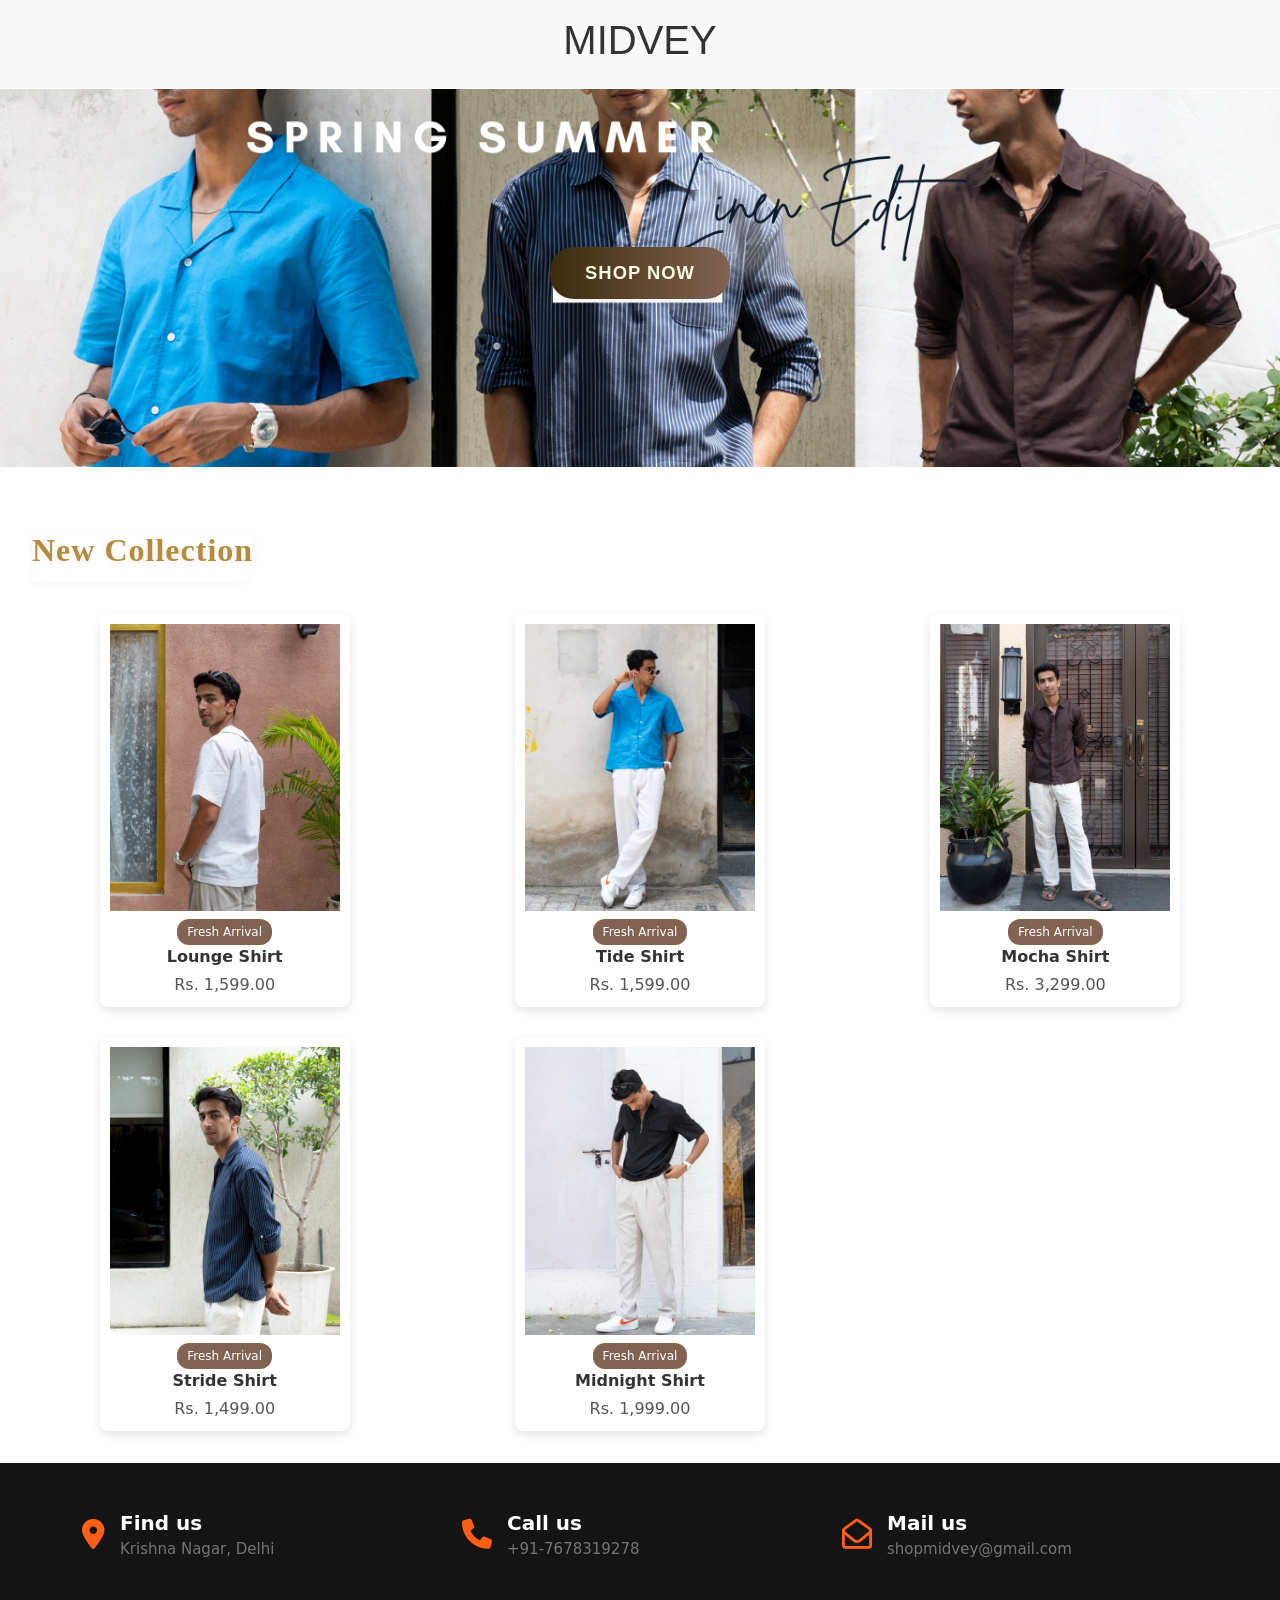
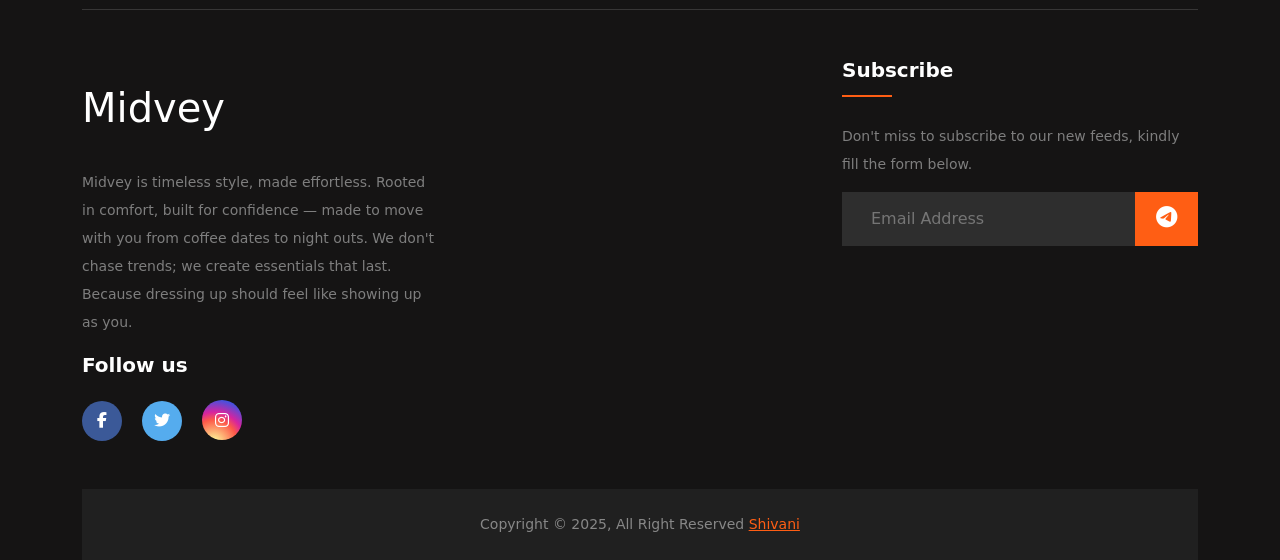
==== index_responsive_backup.html @ 609dacdd "Enhanced footer with functional contact links and subscription form - Added clickable contact links " ====
<!DOCTYPE html>
<html lang="en">
<head>
  <meta charset="UTF-8">
  <meta name="viewport" content="width=device-width, initial-scale=1.0, maximum-scale=1.0, user-scalable=no">
  <title>Midvey - Premium Clothing Collection</title>
    
  <link rel="stylesheet" href="style.css">
   <link rel="stylesheet" href="https://cdn.jsdelivr.net/npm/bootstrap@5.3.3/dist/css/bootstrap.min.css">
<link rel="stylesheet" href="https://cdnjs.cloudflare.com/ajax/libs/font-awesome/6.5.2/css/all.min.css" crossorigin="anonymous"><link rel="stylesheet" href="./style.css">
</head>
<body>
    <div class="heading">
    <h1>MIDVEY</h1>
    </div>
  <header class="header">
    <div class='header-content'>
      <a href="#collections" class="btn btn-lg shadow-sm mt-2 shop-now-btn">
  SHOP NOW
</a>
      

    </header>

    <!-- <section class="about-us-section py-5" style="background: #faf6ef; border-radius: 16px; margin: 32px auto; box-shadow: 0 2px 12px rgba(180, 140, 60, 0.07); max-width: 650px;">
      <div class="container">
        <div class="text-center">
          <h2 class="mb-3 fw-semibold" style="color: #b48c3c; letter-spacing: 1px; font-size: 2rem;">About Us</h2>
          <div style="width: 40px; height: 3px; background: #b48c3c; margin: 0 auto 18px auto; border-radius: 2px;"></div>
          <p class="lead" style="color: #3a3a3a; font-size: 1.1rem; line-height: 1.7;">
            At <span style="font-weight:600; color:#b48c3c;">Midvey</span>, we believe in essentials that feel as good as they look.<br>
            Our pieces are made for comfort, confidence, and easy style—ready for any day.<br>
            We don't chase trends; we create a wardrobe that lasts.<br>
            Dressing up should always feel like showing up as <span style="font-weight:600;">yourself</span>.
          </p>
        </div>
      </div>
    </section> -->

  <main>
    <section id="collections">
      <div class="collection-header">
        <h2 class="collection-heading" style="font-family:Glacial Indifference; color:#b48c3c; font-weight:700; letter-spacing:1px; margin-bottom:32px; font-size:2rem; text-shadow:0 2px 8px rgba(54, 40, 13, 0.08);">
          New Collection
        </h2>
      </div>

      <div class="product-grid">
        <!-- Product 1 -->
        <a href="https://wa.me/7678319278?text=I%20want%20to%20buy%20Lounge%20Shirt%20" target="_blank" class="product-card-link">
          <div class="product-card">
            <div class="product-image" data-images='["Cloths/product1/001.jpg","Cloths/product1/031.jpg","Cloths/product1/004.jpg"]'>
              <img src="Cloths/product1/001.jpg" alt="Midnight Shirt" class="main-img" />
            </div>
            <div class="sold-out">Fresh Arrival</div>
            <div class="product-title">Lounge Shirt</div>
            <div class="product-price">Rs. 1,599.00</div>
          </div>
        </a>

        <!-- Product 2 -->
        <a href="https://wa.me/7678319278?text=I%20want%20to%20buy%20Tide%20Shirt%20" target="_blank" class="product-card-link">
          <div class="product-card">
            <div class="product-image" data-images='["Cloths/highres images/024.jpg","Cloths/highres images/026.jpg","Cloths/highres images/027.jpg","Cloths/highres images/025.jpg"]'>
              <img src="Cloths/highres images/024.jpg" alt="Midnight Shirt" class="main-img" />
            </div>
            <div class="sold-out">Fresh Arrival</div>
            <div class="product-title">Tide Shirt</div>
            <div class="product-price">Rs. 1,599.00</div>
          </div>
        </a>

        <!-- Product 3 -->
        <a href="https://wa.me/7678319278?text=I%20want%20to%20buy%20Mocha%20Shirt%20" target="_blank" class="product-card-link">
          <div class="product-card">
            <div class="product-image" data-images='["Cloths/product2/005.jpg","Cloths/product2/006.jpg","Cloths/product2/007.jpg","Cloths/product2/008.jpg"]'>
              <img src="Cloths/product2/005.jpg" alt="Midnight Shirt" class="main-img" />
            </div>
            <div class="sold-out">Fresh Arrival</div>
            <div class="product-title">Mocha Shirt</div>
            <div class="product-price">Rs. 3,299.00</div>
          </div>
        </a>

        <!-- Product 4 -->
        <a href="https://wa.me/7678319278?text=I%20want%20to%20buy%20Stride%20Shirt%20" target="_blank" class="product-card-link">
          <div class="product-card">
            <div class="product-image" data-images='["Cloths/product3/013.jpg","Cloths/product3/014.jpg","Cloths/product3/015.jpg","Cloths/product3/016.jpg"]'>
              <img src="Cloths/product3/013.jpg" alt="Midnight Shirt" class="main-img" />
            </div>
            <div class="sold-out">Fresh Arrival</div>
            <div class="product-title">Stride Shirt</div>
            <div class="product-price">Rs. 1,499.00</div>
          </div>
        </a>

        <!-- Product 5 -->
        <a href="https://wa.me/917678319278?text=I%20want%20to%20buy%20Midnight%20Shirt%20" target="_blank" class="product-card-link">
          <div class="product-card">
            <div class="product-image" data-images='["Cloths/product4/019.jpg","Cloths/product4/020.jpg","Cloths/product4/021.jpg","Cloths/product4/022.jpg"]'>
              <img src="Cloths/product4/019.jpg" alt="Midnight Shirt" class="main-img" />
            </div>
            <div class="sold-out">Fresh Arrival</div>
            <div class="product-title">Midnight Shirt</div>
            <div class="product-price">Rs. 1,999.00</div>
          </div>
        </a>


    </section>
  </main>

  <footer class="footer-section">
        <div class="container">
            <div class="footer-cta pt-5 pb-5">
                <div class="row">
                    <div class="col-xl-4 col-md-4 mb-30">
                        <div class="single-cta">
                            <i class="fas fa-map-marker-alt"></i>
                            <div class="cta-text">
                              <h4>Find us</h4>
                              <span>
                                <a href="https://maps.google.com/?q=Krishna+Nagar,+Delhi" target="_blank" style="color:inherit;text-decoration:none;">
                                  Krishna Nagar, Delhi
                                </a>
                              </span>
                            </div>
                        </div>
                    </div>
                    <div class="col-xl-4 col-md-4 mb-30">
                        <div class="single-cta">
                            <i class="fas fa-phone"></i>
                            <div class="cta-text">
                              <h4>Call us</h4>
                              <span>
                                <a href="tel:+917678319278" style="color:inherit;text-decoration:none;">
                                  +91-7678319278
                                </a>
                              </span>
                            </div>
                        </div>
                    </div>
                    <div class="col-xl-4 col-md-4 mb-30">
                        <div class="single-cta">
                            <i class="far fa-envelope-open"></i>
                            <div class="cta-text">
                              <h4>Mail us</h4>
                              <span>
                                <a href="mailto:shopmidvey@gmail.com" style="color:inherit;text-decoration:none;">
                                  shopmidvey@gmail.com
                                </a>
                              </span>
                            </div>
                        </div>
                    </div>
                </div>
            </div>
            <div class="footer-content pt-5 pb-5">
                <div class="row">
                    <div class="col-xl-4 col-lg-4 mb-50">
                        <div class="footer-widget">
                            <div class="footer-logo">
                                <p class="nameatbottom">Midvey</p>
                            </div>
                            <div class="footer-text">
                                <p>Midvey is timeless style, made effortless.
Rooted in comfort, built for confidence — made to move with you from coffee dates to night outs.
We don't chase trends; we create essentials that last.
Because dressing up should feel like showing up as you.</p>
                            </div>
                            <div class="footer-social-icon">
                                <span>Follow us</span>
                                <a href="https://www.instagram.com/shopmidvey/"><i class="fab fa-facebook-f facebook-bg"></i></a>
                                <a href="https://twitter.com/shopmidvey"><i class="fab fa-twitter twitter-bg"></i></a>
                                <a href="https://www.instagram.com/shopmidvey/">
                                  <i class="fab fa-instagram instagram-bg" style="background: radial-gradient(circle at 30% 107%, #fdf497 0%, #fdf497 5%, #fd5949 45%, #d6249f 60%, #285AEB 90%); color: white; border-radius: 50%; padding: 8px; display: inline-flex; align-items: center; justify-content: center;"></i>
                                </a>
                                
                            </div>
                        </div>
                    </div>
                    
                   
                    <div class="col-xl-4 col-lg-4 col-md-6 mb-50 ms-auto">
                      <div class="footer-widget">
                        <div class="footer-widget-heading">
                          <h3>Subscribe</h3>
                        </div>
                        <div class="footer-text mb-25">
                          <p>Don't miss to subscribe to our new feeds, kindly fill the form below.</p>
                        </div>
                        <div class="subscribe-form">
                          <form action="#">
                            <input type="text" placeholder="Email Address">
                            <button><i class="fab fa-telegram-plane"></i></button>
                          </form>
                        </div>
                      </div>
                    </div>
                </div>
            </div>
            <div class="copyright-area">
              <div class="container">
                <div class="row">
                  <div class="col-12 text-center">
                    <div class="copyright-text">
                      <p>Copyright &copy; 2025, All Right Reserved <a href="#">Shivani</a></p>
                    </div>
                  </div>
                </div>
              </div>
            </div>
    </footer>

  <script src="script.js"></script>
</body>
</html>
---- style.css ----
@font-face {
      font-family: 'Glacial Indifference';
      src: url('font/GlacialIndifference-Bold.otf') format('otf'),
           url('font/GlacialIndifference-Italic.otf') format('otf'),
           url('font/GlacialIndifference-Regular.otf') format('truetype');
      font-weight: normal;
      font-style: normal;
    }
@import url('https://fonts.googleapis.com/css2?family=Glacial+Indifference&display=swap');
body {
      font-family: 'Glacial Indifference',!important;
  margin: 0;
  padding: 0;
  background-color: #fff;
  color: #333;
}
.heading{
  font-family: 'Glacial Indifference', Arial, sans-serif !important;
    padding: 1rem;
    text-align: center;
    background-color: #f8f8f8;
    border-bottom: 1px solid #fff;

}
.header {
  text-align: center;
  padding: 150px;
  background-image: url('IMG_6500.PNG'); /* Replace with your desired image URL */
  background-size: cover;
  background-position: center;
  position: relative;
  color: white;
}

.header-overlay {
  background-color: rgba(0, 0, 0, 0.5);
  padding: 2rem;
  display: inline-block;
  border-radius: 8px;
}

.header h1 {
  font-size: 50px;
  margin-bottom: 0.5rem;
}

.header p {
  margin-bottom: 1rem;
  font-size: 30px;
}

.header button {
  padding: 0.75rem 1.5rem;
  background-color: white;
  color: black;
  border: none;
  cursor: pointer;
  font-weight: bold;
  border-radius: 4px;
}

main {
  padding: 2rem;
}

  .product-image-wrapper:hover .main-img {
        opacity: 0;
      }
      .product-image-wrapper:hover .hover-img {
        opacity: 1;
      }
.collection-heading{
        font-size: 2.2rem;
        font-weight: 600;
        color: #ef629f;
        margin-bottom: 2.5rem;
        letter-spacing: 0.12em;
        display: inline-block;
        padding-bottom: 0.4em;
        border-radius: 0 0 18px 0;
        box-shadow: 0 2px 8px rgba(239,98,159,0.07);
}
h2 {
  text-align: center;
  margin: 2rem 0 1rem;
}

/* .product-grid {
  display: flex;
  flex-wrap: wrap;
  gap: 1rem;
  justify-content: space-around;
}

.product-card {
  border: 1px solid #ccc;
  padding: 1rem;
  width: 300px;
  text-align: center;
}

.product-card img {
  width: 100%;
  height: auto;
  border-radius: 8px;
  margin-bottom: 1rem;
}

.product-card button {
  padding: 0.5rem 1rem;
  background-color: black;
  color: white;
  border: none;
  cursor: pointer;
} */
  .product-grid {
    display: grid;
    grid-template-columns: repeat(3, 1fr); /* 3 cards per row */
    gap: 30px;
    justify-items: center;
    max-width: 1300px;
    margin: 0 auto;
  }

    .product-card {
      width: 250px;
      background: #fff;
      padding: 10px;
      border-radius: 8px;
      overflow: hidden;
      position: relative;
      text-align: center;
      transition: transform 0.3s ease;
      box-shadow: 0 4px 10px rgba(0,0,0,0.1);
    }

    .product-image {
      width: 100%;
      position: relative;
      overflow: hidden;
    }

    .product-image img {
      width: 100%;
      display: block;
      transition: opacity 0.5s ease;
    }

    .sold-out {
      background: #826251;
      color: #fff;
      display: inline-block;
      padding: 4px 10px;
      border-radius: 12px;
      margin-top: 8px;
      font-size: 12px;
    }

    .product-title {
      font-weight: bold;
      margin-top: 1;
      font-size: 16px;
    }

    .product-price {
      color: #555;
      margin-top: 4px;
    }

    /* Responsive for small screens */
    @media (max-width: 768px) {
      .product-card {
        width: 100%;
        max-width: 300px;
      }
    }

.footer {
  background-color: #f1f1f1;
  text-align: center;
  padding: 1rem;
  margin-top: 2rem;
}

.footer a {
  display: block;
  margin-top: 0.5rem;
  color: #0077cc;
  text-decoration: none;
}
.nameatbottom{
    font-size: 40px;
    margin-top: 20px;
    color: white
}
 @media (max-width: 768px) {
      .header h1 {
        font-size: 2rem;
      }

      .header p {
        font-size: 1rem;
      }

      .header-overlay {
        padding: 1.5rem;
      }

      .header button {
        padding: 0.5rem 1rem;
      }

      .product-card {
        width: 90%;
      }
    }

    @media (max-width: 480px) {
      .header {
        padding: 3rem 1rem;
      }

      .header h1 {
        font-size: 1.5rem;
      }

      .header p {
        font-size: 0.9rem;
      }

      .header button {
        font-size: 0.9rem;
      }

      main {
        padding: 1rem;
      }

      h2 {
        font-size: 1.2rem;
      }
      .single-cta {
        margin-bottom: 20px;
      }
      .footer-social-icon{
        margin-bottom: 20px;
      }
      .footer-widget{

        margin-bottom: 10px;
      }
    }
/* footer */


ul {
    margin: 0px;
    padding: 0px;
}
.footer-section {
  background: #151414;
  position: relative;
}
.footer-cta {
  border-bottom: 1px solid #373636;
}
.single-cta i {
  color: #ff5e14;
  font-size: 30px;
  float: left;
  margin-top: 8px;
}
.cta-text {
  padding-left: 15px;
  display: inline-block;
}
.cta-text h4 {
  color: #fff;
  font-size: 20px;
  font-weight: 600;
  margin-bottom: 2px;
}
.cta-text span {
  color: #757575;
  font-size: 15px;
}
.footer-content {
  position: relative;
  z-index: 2;
}
.footer-pattern img {
  position: absolute;
  top: 0;
  left: 0;
  height: 330px;
  background-size: cover;
  background-position: 100% 100%;
}
.footer-logo {
  margin-bottom: 30px;
}
.footer-logo img {
    max-width: 200px;
}
.footer-text p {
  margin-bottom: 14px;
  font-size: 14px;
      color: #7e7e7e;
  line-height: 28px;
}
.footer-social-icon span {
  color: #fff;
  display: block;
  font-size: 20px;
  font-weight: 700;
  margin-bottom: 20px;
}
.footer-social-icon a {
  color: #fff;
  font-size: 16px;
  margin-right: 15px;
}
.footer-social-icon i {
  height: 40px;
  width: 40px;
  text-align: center;
  line-height: 38px;
  border-radius: 50%;
}
.facebook-bg{
  background: #3B5998;
}
.twitter-bg{
  background: #55ACEE;
}
.google-bg{
  background: #DD4B39;
}
.footer-widget-heading h3 {
  color: #fff;
  font-size: 20px;
  font-weight: 600;
  margin-bottom: 40px;
  position: relative;
}
.footer-widget-heading h3::before {
  content: "";
  position: absolute;
  left: 0;
  bottom: -15px;
  height: 2px;
  width: 50px;
  background: #ff5e14;
}
.footer-widget ul li {
  display: inline-block;
  float: left;
  width: 50%;
  margin-bottom: 12px;
}
.footer-widget ul li a:hover{
  color: #ff5e14;
}
.footer-widget ul li a {
  color: #878787;
  text-transform: capitalize;
}
.subscribe-form {
  position: relative;
  overflow: hidden;
}
.subscribe-form input {
  width: 100%;
  padding: 14px 28px;
  background: #2E2E2E;
  border: 1px solid #2E2E2E;
  color: #fff;
}
.subscribe-form button {
    position: absolute;
    right: 0;
    background: #ff5e14;
    padding: 13px 20px;
    border: 1px solid #ff5e14;
    top: 0;
}
.subscribe-form button i {
  color: #fff;
  font-size: 22px;
  transform: rotate(-6deg);
}
.copyright-area{
  background: #202020;
  padding: 25px 0;
}
.copyright-text p {
  margin: 0;
  font-size: 14px;
  color: #878787;
}
.copyright-text p a{
  color: #ff5e14;
}
.footer-menu li {
  display: inline-block;
  margin-left: 20px;
}
.footer-menu li:hover a{
  color: #ff5e14;
}
.footer-menu li a {
  font-size: 14px;
  color: #878787;
}
.product-card-link {
  text-decoration: none;
  color: inherit;
  display: block;
  border-radius: 12px;
  transition: box-shadow 0.2s, transform 0.2s;
}

.product-card-link:focus .product-card,
.product-card-link:hover .product-card {
  box-shadow: 0 12px 32px rgba(180,140,60,0.13);
  transform: translateY(-8px) scale(1.03);
  border-color: #e7cfa2;
  background: #faf6ef;
}

.product-card-link:hover .product-card {
  border: 2px solid #b48c3c;
}
.shop-now-btn {
  background: linear-gradient(90deg, #3a2c0e 0%, #826251 100%);
  color: #fffbe6 !important;
  border: none;
  border-radius: 24px;
  font-family: 'Glacial Indifference', Arial, sans-serif;
  font-weight: 600;
  font-size: 1.15rem;
  letter-spacing: 1px;
  padding: 0.75rem 2.2rem;
  box-shadow: 0 2px 12px rgba(54,40,13,0.09);
  transition: background 0.3s, transform 0.2s, box-shadow 0.2s;
  outline: none;
  margin-top: 18px;
  margin-bottom: 18px;
  display: inline-block;
}

.shop-now-btn:hover,
.shop-now-btn:focus {
  background: linear-gradient(90deg, #826251 0%, #3a2c0e 100%);
  color: #fffbe6 !important;
  transform: translateY(-2px) scale(1.04);
  box-shadow: 0 6px 24px rgba(54,40,13,0.13);
}
---- style.css ----
@font-face {
      font-family: 'Glacial Indifference';
      src: url('font/GlacialIndifference-Bold.otf') format('otf'),
           url('font/GlacialIndifference-Italic.otf') format('otf'),
           url('font/GlacialIndifference-Regular.otf') format('truetype');
      font-weight: normal;
      font-style: normal;
    }
@import url('https://fonts.googleapis.com/css2?family=Glacial+Indifference&display=swap');
body {
      font-family: 'Glacial Indifference',!important;
  margin: 0;
  padding: 0;
  background-color: #fff;
  color: #333;
}
.heading{
  font-family: 'Glacial Indifference', Arial, sans-serif !important;
    padding: 1rem;
    text-align: center;
    background-color: #f8f8f8;
    border-bottom: 1px solid #fff;

}
.header {
  text-align: center;
  padding: 150px;
  background-image: url('IMG_6500.PNG'); /* Replace with your desired image URL */
  background-size: cover;
  background-position: center;
  position: relative;
  color: white;
}

.header-overlay {
  background-color: rgba(0, 0, 0, 0.5);
  padding: 2rem;
  display: inline-block;
  border-radius: 8px;
}

.header h1 {
  font-size: 50px;
  margin-bottom: 0.5rem;
}

.header p {
  margin-bottom: 1rem;
  font-size: 30px;
}

.header button {
  padding: 0.75rem 1.5rem;
  background-color: white;
  color: black;
  border: none;
  cursor: pointer;
  font-weight: bold;
  border-radius: 4px;
}

main {
  padding: 2rem;
}

  .product-image-wrapper:hover .main-img {
        opacity: 0;
      }
      .product-image-wrapper:hover .hover-img {
        opacity: 1;
      }
.collection-heading{
        font-size: 2.2rem;
        font-weight: 600;
        color: #ef629f;
        margin-bottom: 2.5rem;
        letter-spacing: 0.12em;
        display: inline-block;
        padding-bottom: 0.4em;
        border-radius: 0 0 18px 0;
        box-shadow: 0 2px 8px rgba(239,98,159,0.07);
}
h2 {
  text-align: center;
  margin: 2rem 0 1rem;
}

/* .product-grid {
  display: flex;
  flex-wrap: wrap;
  gap: 1rem;
  justify-content: space-around;
}

.product-card {
  border: 1px solid #ccc;
  padding: 1rem;
  width: 300px;
  text-align: center;
}

.product-card img {
  width: 100%;
  height: auto;
  border-radius: 8px;
  margin-bottom: 1rem;
}

.product-card button {
  padding: 0.5rem 1rem;
  background-color: black;
  color: white;
  border: none;
  cursor: pointer;
} */
  .product-grid {
    display: grid;
    grid-template-columns: repeat(3, 1fr); /* 3 cards per row */
    gap: 30px;
    justify-items: center;
    max-width: 1300px;
    margin: 0 auto;
  }

    .product-card {
      width: 250px;
      background: #fff;
      padding: 10px;
      border-radius: 8px;
      overflow: hidden;
      position: relative;
      text-align: center;
      transition: transform 0.3s ease;
      box-shadow: 0 4px 10px rgba(0,0,0,0.1);
    }

    .product-image {
      width: 100%;
      position: relative;
      overflow: hidden;
    }

    .product-image img {
      width: 100%;
      display: block;
      transition: opacity 0.5s ease;
    }

    .sold-out {
      background: #826251;
      color: #fff;
      display: inline-block;
      padding: 4px 10px;
      border-radius: 12px;
      margin-top: 8px;
      font-size: 12px;
    }

    .product-title {
      font-weight: bold;
      margin-top: 1;
      font-size: 16px;
    }

    .product-price {
      color: #555;
      margin-top: 4px;
    }

    /* Responsive for small screens */
    @media (max-width: 768px) {
      .product-card {
        width: 100%;
        max-width: 300px;
      }
    }

.footer {
  background-color: #f1f1f1;
  text-align: center;
  padding: 1rem;
  margin-top: 2rem;
}

.footer a {
  display: block;
  margin-top: 0.5rem;
  color: #0077cc;
  text-decoration: none;
}
.nameatbottom{
    font-size: 40px;
    margin-top: 20px;
    color: white
}
 @media (max-width: 768px) {
      .header h1 {
        font-size: 2rem;
      }

      .header p {
        font-size: 1rem;
      }

      .header-overlay {
        padding: 1.5rem;
      }

      .header button {
        padding: 0.5rem 1rem;
      }

      .product-card {
        width: 90%;
      }
    }

    @media (max-width: 480px) {
      .header {
        padding: 3rem 1rem;
      }

      .header h1 {
        font-size: 1.5rem;
      }

      .header p {
        font-size: 0.9rem;
      }

      .header button {
        font-size: 0.9rem;
      }

      main {
        padding: 1rem;
      }

      h2 {
        font-size: 1.2rem;
      }
      .single-cta {
        margin-bottom: 20px;
      }
      .footer-social-icon{
        margin-bottom: 20px;
      }
      .footer-widget{

        margin-bottom: 10px;
      }
    }
/* footer */


ul {
    margin: 0px;
    padding: 0px;
}
.footer-section {
  background: #151414;
  position: relative;
}
.footer-cta {
  border-bottom: 1px solid #373636;
}
.single-cta i {
  color: #ff5e14;
  font-size: 30px;
  float: left;
  margin-top: 8px;
}
.cta-text {
  padding-left: 15px;
  display: inline-block;
}
.cta-text h4 {
  color: #fff;
  font-size: 20px;
  font-weight: 600;
  margin-bottom: 2px;
}
.cta-text span {
  color: #757575;
  font-size: 15px;
}
.footer-content {
  position: relative;
  z-index: 2;
}
.footer-pattern img {
  position: absolute;
  top: 0;
  left: 0;
  height: 330px;
  background-size: cover;
  background-position: 100% 100%;
}
.footer-logo {
  margin-bottom: 30px;
}
.footer-logo img {
    max-width: 200px;
}
.footer-text p {
  margin-bottom: 14px;
  font-size: 14px;
      color: #7e7e7e;
  line-height: 28px;
}
.footer-social-icon span {
  color: #fff;
  display: block;
  font-size: 20px;
  font-weight: 700;
  margin-bottom: 20px;
}
.footer-social-icon a {
  color: #fff;
  font-size: 16px;
  margin-right: 15px;
}
.footer-social-icon i {
  height: 40px;
  width: 40px;
  text-align: center;
  line-height: 38px;
  border-radius: 50%;
}
.facebook-bg{
  background: #3B5998;
}
.twitter-bg{
  background: #55ACEE;
}
.google-bg{
  background: #DD4B39;
}
.footer-widget-heading h3 {
  color: #fff;
  font-size: 20px;
  font-weight: 600;
  margin-bottom: 40px;
  position: relative;
}
.footer-widget-heading h3::before {
  content: "";
  position: absolute;
  left: 0;
  bottom: -15px;
  height: 2px;
  width: 50px;
  background: #ff5e14;
}
.footer-widget ul li {
  display: inline-block;
  float: left;
  width: 50%;
  margin-bottom: 12px;
}
.footer-widget ul li a:hover{
  color: #ff5e14;
}
.footer-widget ul li a {
  color: #878787;
  text-transform: capitalize;
}
.subscribe-form {
  position: relative;
  overflow: hidden;
}
.subscribe-form input {
  width: 100%;
  padding: 14px 28px;
  background: #2E2E2E;
  border: 1px solid #2E2E2E;
  color: #fff;
}
.subscribe-form button {
    position: absolute;
    right: 0;
    background: #ff5e14;
    padding: 13px 20px;
    border: 1px solid #ff5e14;
    top: 0;
}
.subscribe-form button i {
  color: #fff;
  font-size: 22px;
  transform: rotate(-6deg);
}
.copyright-area{
  background: #202020;
  padding: 25px 0;
}
.copyright-text p {
  margin: 0;
  font-size: 14px;
  color: #878787;
}
.copyright-text p a{
  color: #ff5e14;
}
.footer-menu li {
  display: inline-block;
  margin-left: 20px;
}
.footer-menu li:hover a{
  color: #ff5e14;
}
.footer-menu li a {
  font-size: 14px;
  color: #878787;
}
.product-card-link {
  text-decoration: none;
  color: inherit;
  display: block;
  border-radius: 12px;
  transition: box-shadow 0.2s, transform 0.2s;
}

.product-card-link:focus .product-card,
.product-card-link:hover .product-card {
  box-shadow: 0 12px 32px rgba(180,140,60,0.13);
  transform: translateY(-8px) scale(1.03);
  border-color: #e7cfa2;
  background: #faf6ef;
}

.product-card-link:hover .product-card {
  border: 2px solid #b48c3c;
}
.shop-now-btn {
  background: linear-gradient(90deg, #3a2c0e 0%, #826251 100%);
  color: #fffbe6 !important;
  border: none;
  border-radius: 24px;
  font-family: 'Glacial Indifference', Arial, sans-serif;
  font-weight: 600;
  font-size: 1.15rem;
  letter-spacing: 1px;
  padding: 0.75rem 2.2rem;
  box-shadow: 0 2px 12px rgba(54,40,13,0.09);
  transition: background 0.3s, transform 0.2s, box-shadow 0.2s;
  outline: none;
  margin-top: 18px;
  margin-bottom: 18px;
  display: inline-block;
}

.shop-now-btn:hover,
.shop-now-btn:focus {
  background: linear-gradient(90deg, #826251 0%, #3a2c0e 100%);
  color: #fffbe6 !important;
  transform: translateY(-2px) scale(1.04);
  box-shadow: 0 6px 24px rgba(54,40,13,0.13);
}
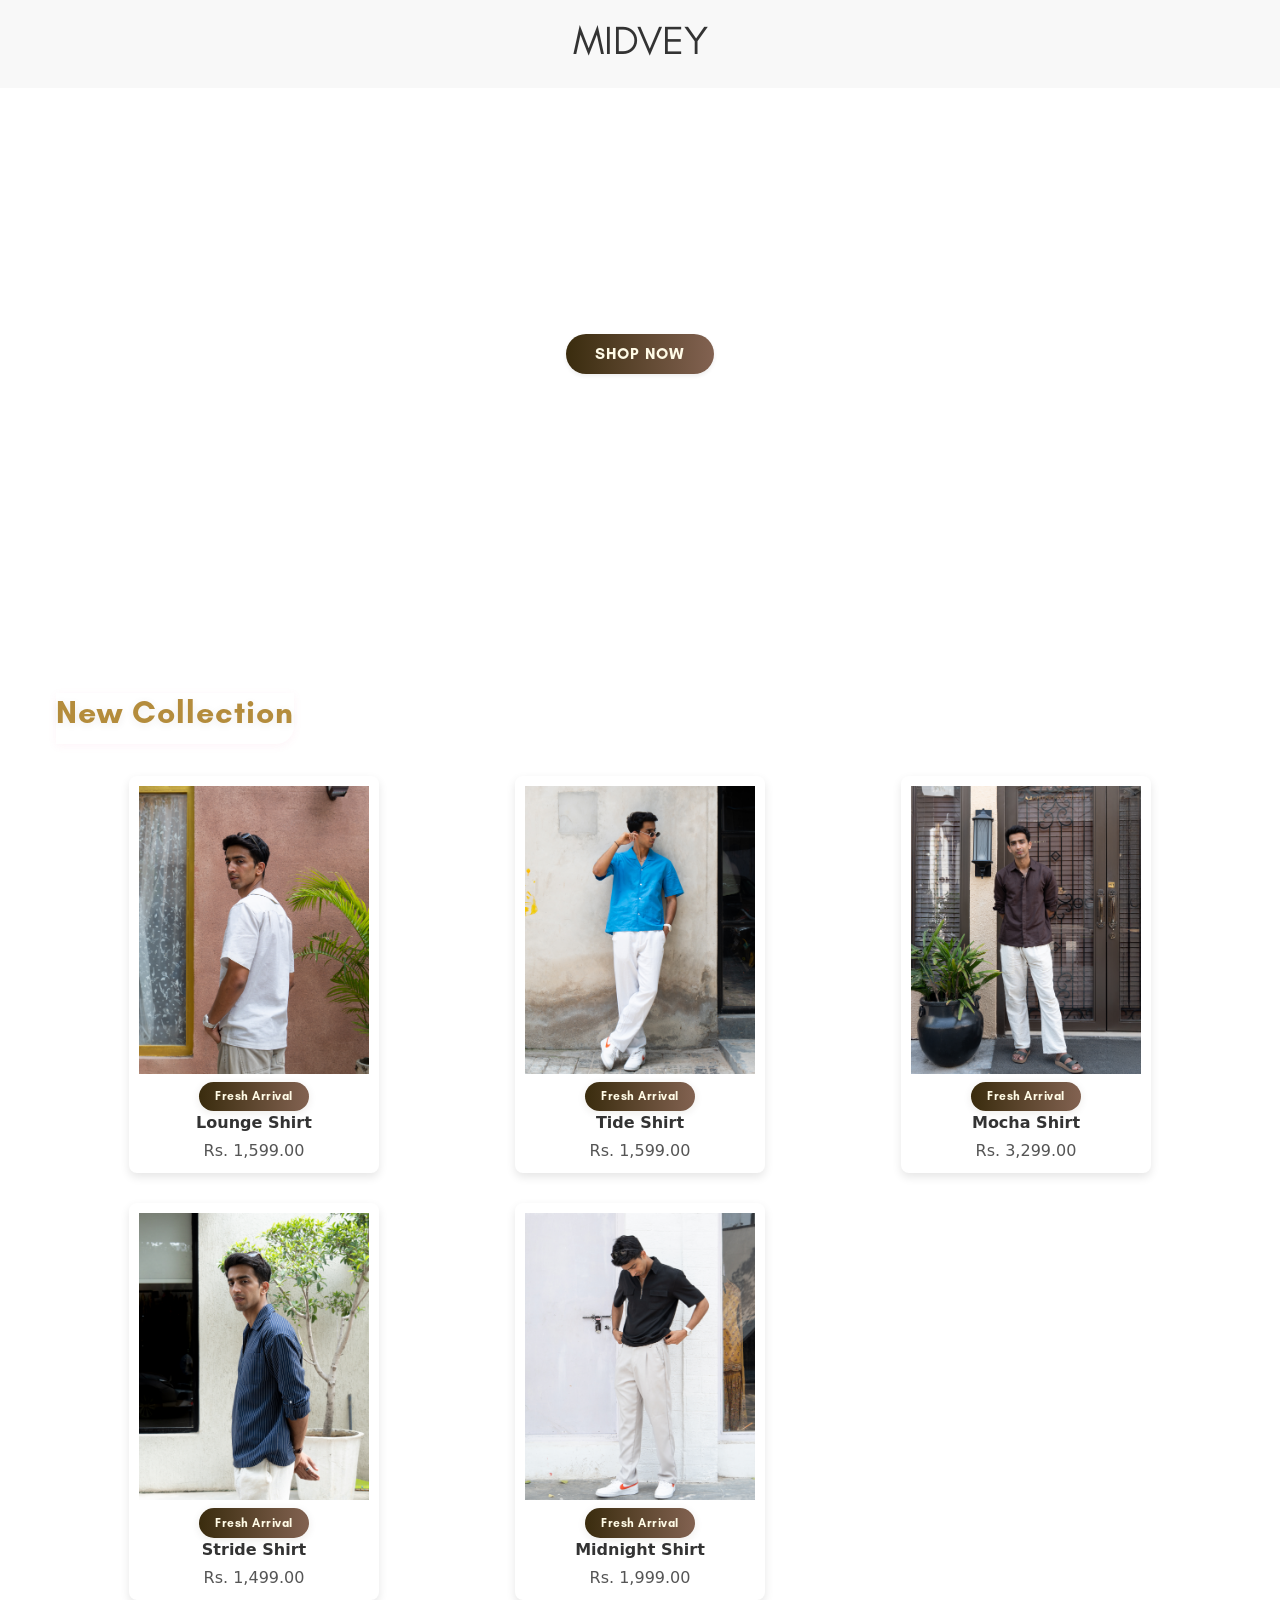
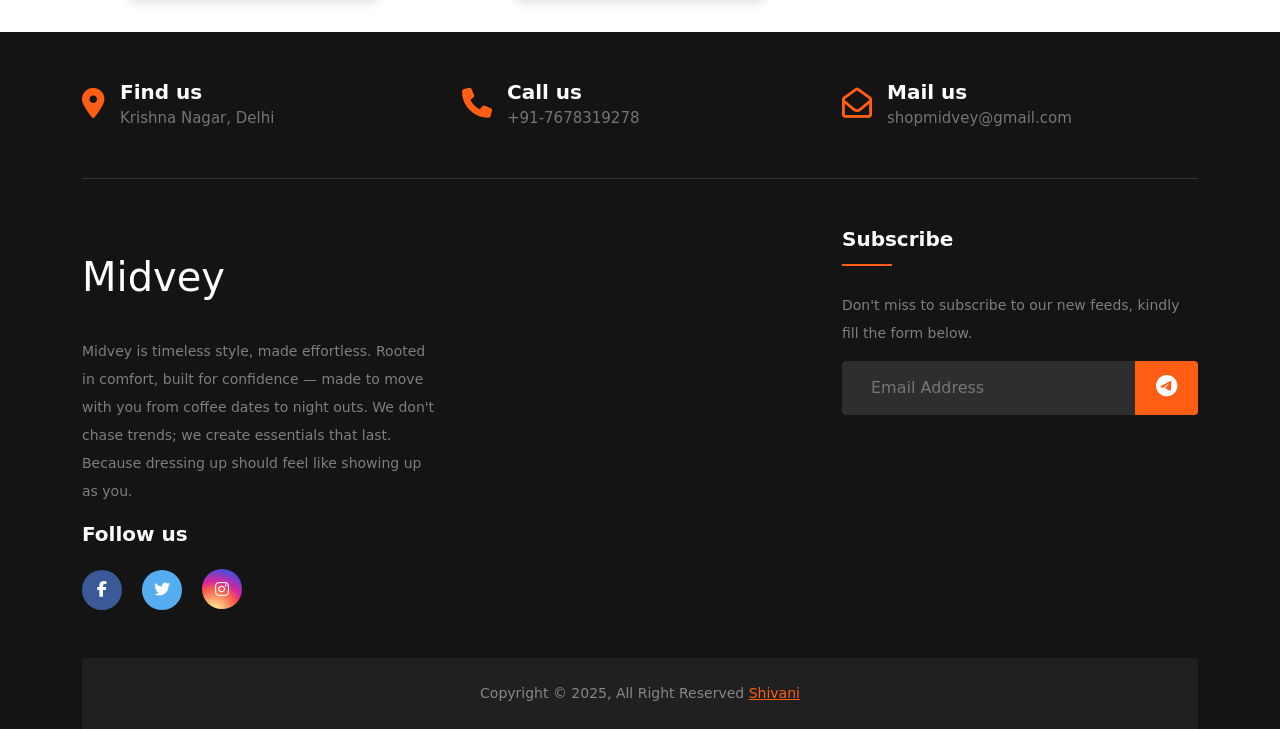
==== commit 19631a42: "Update HTML, CSS files and add new image" ====
--- a/index_responsive_backup.html
+++ b/index_responsive_backup.html
@@ -47,7 +47,7 @@
 
       <div class="product-grid">
         <!-- Product 1 -->
-        <a href="https://wa.me/7678319278?text=I%20want%20to%20buy%20Lounge%20Shirt%20" target="_blank" class="product-card-link">
+        <a href="https://wa.me/7678319278?text=I%20want%20to%20buy%20Wabi%20Shirt%20" target="_blank" class="product-card-link">
           <div class="product-card">
             <div class="product-image" data-images='["Cloths/product1/001.jpg","Cloths/product1/031.jpg","Cloths/product1/004.jpg"]'>
               <img src="Cloths/product1/001.jpg" alt="Midnight Shirt" class="main-img" />
@@ -83,7 +83,7 @@
         </a>
 
         <!-- Product 4 -->
-        <a href="https://wa.me/7678319278?text=I%20want%20to%20buy%20Stride%20Shirt%20" target="_blank" class="product-card-link">
+        <a href="https://wa.me/7678319278?text=I%20want%20to%20buy%20Soho%20Shirt%20" target="_blank" class="product-card-link">
           <div class="product-card">
             <div class="product-image" data-images='["Cloths/product3/013.jpg","Cloths/product3/014.jpg","Cloths/product3/015.jpg","Cloths/product3/016.jpg"]'>
               <img src="Cloths/product3/013.jpg" alt="Midnight Shirt" class="main-img" />
@@ -95,7 +95,7 @@
         </a>
 
         <!-- Product 5 -->
-        <a href="https://wa.me/917678319278?text=I%20want%20to%20buy%20Midnight%20Shirt%20" target="_blank" class="product-card-link">
+        <a href="https://wa.me/917678319278?text=I%20want%20to%20buy%20Nero%20Shirt%20" target="_blank" class="product-card-link">
           <div class="product-card">
             <div class="product-image" data-images='["Cloths/product4/019.jpg","Cloths/product4/020.jpg","Cloths/product4/021.jpg","Cloths/product4/022.jpg"]'>
               <img src="Cloths/product4/019.jpg" alt="Midnight Shirt" class="main-img" />
--- a/style.css
+++ b/style.css
@@ -1,12 +1,19 @@
+/* Local font face declarations with proper formats and paths */
 @font-face {
-      font-family: 'Glacial Indifference';
-      src: url('font/GlacialIndifference-Bold.otf') format('otf'),
-           url('font/GlacialIndifference-Italic.otf') format('otf'),
-           url('font/GlacialIndifference-Regular.otf') format('truetype');
-      font-weight: normal;
-      font-style: normal;
-    }
-@import url('https://fonts.googleapis.com/css2?family=Glacial+Indifference&display=swap');
+    font-family: 'Glacial Indifference';
+    src: url('./Font/GlacialIndifference-Regular.otf') format('opentype');
+    font-weight: normal;
+    font-style: normal;
+    font-display: swap;
+}
+
+@font-face {
+    font-family: 'Glacial Indifference';
+    src: url('./Font/GlacialIndifference-Bold.otf') format('opentype');
+    font-weight: 700;
+    font-style: normal;
+    font-display: swap;
+}
 body {
       font-family: 'Glacial Indifference',!important;
   margin: 0;
@@ -22,14 +29,25 @@
     border-bottom: 1px solid #fff;
 
 }
+
+.heading h1 {
+    font-weight: 100;
+}
 .header {
   text-align: center;
-  padding: 150px;
-  background-image: url('IMG_6500.PNG'); /* Replace with your desired image URL */
+  padding: 150px 20px;
+  background-image: url('IMG_6699.PNG');
   background-size: cover;
-  background-position: center;
+  background-position: center center;
+  background-repeat: no-repeat;
+  background-attachment: scroll;
   position: relative;
   color: white;
+  min-height: 60vh;
+  display: flex;
+  align-items: center;
+  justify-content: center;
+  overflow: hidden;
 }
 
 .header-overlay {
@@ -60,7 +78,9 @@
 }
 
 main {
-  padding: 2rem;
+  padding: 2rem 1rem;
+  max-width: 1200px;
+  margin: 0 auto;
 }
 
   .product-image-wrapper:hover .main-img {
@@ -115,11 +135,12 @@
 } */
   .product-grid {
     display: grid;
-    grid-template-columns: repeat(3, 1fr); /* 3 cards per row */
+    grid-template-columns: repeat(auto-fit, minmax(280px, 1fr));
     gap: 30px;
     justify-items: center;
     max-width: 1300px;
     margin: 0 auto;
+    padding: 0 20px;
   }
 
     .product-card {
@@ -146,15 +167,30 @@
       transition: opacity 0.5s ease;
     }
 
-    .sold-out {
-      background: #826251;
-      color: #fff;
-      display: inline-block;
-      padding: 4px 10px;
-      border-radius: 12px;
-      margin-top: 8px;
-      font-size: 12px;
-    }
+.sold-out {
+  background: linear-gradient(90deg, #3a2c0e 0%, #826251 100%);
+  color: #fffbe6 !important;
+  border: none;
+  border-radius: 16px;
+  font-family: 'Glacial Indifference', Arial, sans-serif;
+  font-weight: 600;
+  font-size: 0.75rem;
+  letter-spacing: 0.5px;
+  padding: 0.35rem 1rem;
+  box-shadow: 0 2px 8px rgba(54,40,13,0.09);
+  transition: background 0.3s, transform 0.2s, box-shadow 0.2s;
+  outline: none;
+  display: inline-block;
+  margin-top: 8px;
+}
+
+.sold-out:hover,
+.sold-out:focus {
+  background: linear-gradient(90deg, #826251 0%, #3a2c0e 100%);
+  color: #fffbe6 !important;
+  transform: translateY(-2px) scale(1.04);
+  box-shadow: 0 6px 24px rgba(54,40,13,0.13);
+}
 
     .product-title {
       font-weight: bold;
@@ -167,11 +203,56 @@
       margin-top: 4px;
     }
 
-    /* Responsive for small screens */
+    /* Responsive Design for All Devices */
+    
+    /* Large tablets and small desktops */
+    @media (max-width: 1024px) {
+      .product-grid {
+        grid-template-columns: repeat(2, 1fr);
+        gap: 25px;
+        padding: 0 15px;
+      }
+      
+      .header {
+        padding: 120px 15px;
+        min-height: 55vh;
+      }
+      
+      main {
+        padding: 1.5rem 0.75rem;
+      }
+      
+      .collection-heading {
+        font-size: 1.9rem !important;
+      }
+    }
+    
+    /* Tablets */
     @media (max-width: 768px) {
+      .product-grid {
+        grid-template-columns: 1fr;
+        gap: 20px;
+        padding: 0 10px;
+      }
+      
       .product-card {
         width: 100%;
-        max-width: 300px;
+        max-width: 350px;
+      }
+      
+      .header {
+        padding: 100px 10px;
+        min-height: 50vh;
+      }
+      
+      .collection-heading {
+        text-align: center !important;
+        font-size: 1.7rem !important;
+      }
+      
+      .shop-now-btn {
+        font-size: 1rem;
+        padding: 0.65rem 1.8rem;
       }
     }
 
@@ -193,31 +274,89 @@
     margin-top: 20px;
     color: white
 }
- @media (max-width: 768px) {
+ /* Mobile devices */
+ @media (max-width: 480px) {
+      .header {
+        padding: 80px 5px;
+        min-height: 45vh;
+      }
+      
       .header h1 {
-        font-size: 2rem;
+        font-size: 1.8rem;
       }
 
       .header p {
-        font-size: 1rem;
+        font-size: 0.95rem;
       }
 
       .header-overlay {
-        padding: 1.5rem;
+        padding: 1.2rem;
       }
 
       .header button {
         padding: 0.5rem 1rem;
-      }
-
+        font-size: 0.9rem;
+      }
+      
+      main {
+        padding: 1rem 0.5rem;
+      }
+      
+      .collection-heading {
+        text-align: center !important;
+        font-size: 1.5rem !important;
+        margin-bottom: 1.5rem !important;
+      }
+      
+      .product-grid {
+        gap: 15px;
+        padding: 0 5px;
+      }
+      
       .product-card {
-        width: 90%;
-      }
-    }
-
-    @media (max-width: 480px) {
+        max-width: 300px;
+      }
+      
+      .shop-now-btn {
+        font-size: 0.9rem;
+        padding: 0.6rem 1.5rem;
+        display: block;
+        margin: 0 auto;
+      }
+      
+      /* Footer responsive improvements */
+      .single-cta {
+        margin-bottom: 30px;
+        text-align: center;
+      }
+      
+      .single-cta i {
+        float: none;
+        display: block;
+        margin: 0 auto 10px;
+      }
+      
+      .cta-text {
+        padding-left: 0;
+        text-align: center;
+      }
+      
+      .footer-social-icon {
+        text-align: center;
+        margin-bottom: 20px;
+      }
+      
+      .footer-widget {
+        text-align: center;
+        margin-bottom: 30px;
+      }
+    }
+
+    /* Extra small devices */
+    @media (max-width: 360px) {
       .header {
-        padding: 3rem 1rem;
+        padding: 60px 5px;
+        min-height: 40vh;
       }
 
       .header h1 {
@@ -225,29 +364,54 @@
       }
 
       .header p {
-        font-size: 0.9rem;
+        font-size: 0.85rem;
       }
 
       .header button {
-        font-size: 0.9rem;
+        font-size: 0.85rem;
       }
 
       main {
-        padding: 1rem;
-      }
-
-      h2 {
-        font-size: 1.2rem;
-      }
-      .single-cta {
-        margin-bottom: 20px;
-      }
-      .footer-social-icon{
-        margin-bottom: 20px;
-      }
-      .footer-widget{
-
-        margin-bottom: 10px;
+        padding: 0.75rem 0.25rem;
+      }
+
+      .collection-heading {
+        font-size: 1.3rem !important;
+        margin-bottom: 1rem !important;
+      }
+      
+      .product-card {
+        max-width: 280px;
+      }
+      
+      .shop-now-btn {
+        font-size: 0.8rem;
+        padding: 0.5rem 1.2rem;
+      }
+      
+      .footer-content {
+        padding: 30px 0;
+      }
+    }
+    
+    /* Ultra small devices */
+    @media (max-width: 320px) {
+      .header {
+        padding: 50px 3px;
+        min-height: 35vh;
+      }
+      
+      .product-card {
+        max-width: 260px;
+      }
+      
+      .collection-heading {
+        font-size: 1.2rem !important;
+      }
+      
+      .shop-now-btn {
+        font-size: 0.75rem;
+        padding: 0.45rem 1rem;
       }
     }
 /* footer */
@@ -283,6 +447,18 @@
 .cta-text span {
   color: #757575;
   font-size: 15px;
+}
+
+/* Contact Links Styling */
+.contact-link {
+  color: #757575;
+  text-decoration: none;
+  transition: all 0.3s ease;
+}
+
+.contact-link:hover {
+  color: #ff5e14;
+  text-decoration: none;
 }
 .footer-content {
   position: relative;
@@ -375,6 +551,13 @@
   background: #2E2E2E;
   border: 1px solid #2E2E2E;
   color: #fff;
+  border-radius: 4px 0 0 4px;
+  transition: border-color 0.3s ease;
+}
+
+.subscribe-form input:focus {
+  outline: none;
+  border-color: #ff5e14;
 }
 .subscribe-form button {
     position: absolute;
@@ -383,11 +566,66 @@
     padding: 13px 20px;
     border: 1px solid #ff5e14;
     top: 0;
+    border-radius: 0 4px 4px 0;
+    cursor: pointer;
+    transition: all 0.3s ease;
+}
+
+.subscribe-form button:hover {
+    background: #e54d0f;
+    border-color: #e54d0f;
 }
 .subscribe-form button i {
   color: #fff;
   font-size: 22px;
   transform: rotate(-6deg);
+}
+
+/* Subscribe Message Styles */
+.subscribe-message {
+  margin-top: 15px;
+  padding: 10px 15px;
+  border-radius: 5px;
+  font-size: 14px;
+  text-align: center;
+  transition: all 0.3s ease;
+  display: none;
+}
+
+.subscribe-message.success {
+  background: #28a745;
+  color: white;
+  border: 1px solid #1e7e34;
+  display: block;
+}
+
+.subscribe-message.error {
+  background: #dc3545;
+  color: white;
+  border: 1px solid #bd2130;
+  display: block;
+}
+
+.subscribe-message.loading {
+  background: #007bff;
+  color: white;
+  border: 1px solid #0056b3;
+  display: block;
+}
+
+/* Button loading state */
+.subscribe-form button.loading {
+  opacity: 0.7;
+  cursor: not-allowed;
+}
+
+.subscribe-form button.loading i {
+  animation: spin 1s linear infinite;
+}
+
+@keyframes spin {
+  0% { transform: rotate(0deg); }
+  100% { transform: rotate(360deg); }
 }
 .copyright-area{
   background: #202020;
@@ -438,9 +676,9 @@
   border-radius: 24px;
   font-family: 'Glacial Indifference', Arial, sans-serif;
   font-weight: 600;
-  font-size: 1.15rem;
+  font-size: 1rem;
   letter-spacing: 1px;
-  padding: 0.75rem 2.2rem;
+  padding: 0.5rem 1.8rem;
   box-shadow: 0 2px 12px rgba(54,40,13,0.09);
   transition: background 0.3s, transform 0.2s, box-shadow 0.2s;
   outline: none;
--- a/style.css
+++ b/style.css
@@ -1,12 +1,19 @@
+/* Local font face declarations with proper formats and paths */
 @font-face {
-      font-family: 'Glacial Indifference';
-      src: url('font/GlacialIndifference-Bold.otf') format('otf'),
-           url('font/GlacialIndifference-Italic.otf') format('otf'),
-           url('font/GlacialIndifference-Regular.otf') format('truetype');
-      font-weight: normal;
-      font-style: normal;
-    }
-@import url('https://fonts.googleapis.com/css2?family=Glacial+Indifference&display=swap');
+    font-family: 'Glacial Indifference';
+    src: url('./Font/GlacialIndifference-Regular.otf') format('opentype');
+    font-weight: normal;
+    font-style: normal;
+    font-display: swap;
+}
+
+@font-face {
+    font-family: 'Glacial Indifference';
+    src: url('./Font/GlacialIndifference-Bold.otf') format('opentype');
+    font-weight: 700;
+    font-style: normal;
+    font-display: swap;
+}
 body {
       font-family: 'Glacial Indifference',!important;
   margin: 0;
@@ -22,14 +29,25 @@
     border-bottom: 1px solid #fff;
 
 }
+
+.heading h1 {
+    font-weight: 100;
+}
 .header {
   text-align: center;
-  padding: 150px;
-  background-image: url('IMG_6500.PNG'); /* Replace with your desired image URL */
+  padding: 150px 20px;
+  background-image: url('IMG_6699.PNG');
   background-size: cover;
-  background-position: center;
+  background-position: center center;
+  background-repeat: no-repeat;
+  background-attachment: scroll;
   position: relative;
   color: white;
+  min-height: 60vh;
+  display: flex;
+  align-items: center;
+  justify-content: center;
+  overflow: hidden;
 }
 
 .header-overlay {
@@ -60,7 +78,9 @@
 }
 
 main {
-  padding: 2rem;
+  padding: 2rem 1rem;
+  max-width: 1200px;
+  margin: 0 auto;
 }
 
   .product-image-wrapper:hover .main-img {
@@ -115,11 +135,12 @@
 } */
   .product-grid {
     display: grid;
-    grid-template-columns: repeat(3, 1fr); /* 3 cards per row */
+    grid-template-columns: repeat(auto-fit, minmax(280px, 1fr));
     gap: 30px;
     justify-items: center;
     max-width: 1300px;
     margin: 0 auto;
+    padding: 0 20px;
   }
 
     .product-card {
@@ -146,15 +167,30 @@
       transition: opacity 0.5s ease;
     }
 
-    .sold-out {
-      background: #826251;
-      color: #fff;
-      display: inline-block;
-      padding: 4px 10px;
-      border-radius: 12px;
-      margin-top: 8px;
-      font-size: 12px;
-    }
+.sold-out {
+  background: linear-gradient(90deg, #3a2c0e 0%, #826251 100%);
+  color: #fffbe6 !important;
+  border: none;
+  border-radius: 16px;
+  font-family: 'Glacial Indifference', Arial, sans-serif;
+  font-weight: 600;
+  font-size: 0.75rem;
+  letter-spacing: 0.5px;
+  padding: 0.35rem 1rem;
+  box-shadow: 0 2px 8px rgba(54,40,13,0.09);
+  transition: background 0.3s, transform 0.2s, box-shadow 0.2s;
+  outline: none;
+  display: inline-block;
+  margin-top: 8px;
+}
+
+.sold-out:hover,
+.sold-out:focus {
+  background: linear-gradient(90deg, #826251 0%, #3a2c0e 100%);
+  color: #fffbe6 !important;
+  transform: translateY(-2px) scale(1.04);
+  box-shadow: 0 6px 24px rgba(54,40,13,0.13);
+}
 
     .product-title {
       font-weight: bold;
@@ -167,11 +203,56 @@
       margin-top: 4px;
     }
 
-    /* Responsive for small screens */
+    /* Responsive Design for All Devices */
+    
+    /* Large tablets and small desktops */
+    @media (max-width: 1024px) {
+      .product-grid {
+        grid-template-columns: repeat(2, 1fr);
+        gap: 25px;
+        padding: 0 15px;
+      }
+      
+      .header {
+        padding: 120px 15px;
+        min-height: 55vh;
+      }
+      
+      main {
+        padding: 1.5rem 0.75rem;
+      }
+      
+      .collection-heading {
+        font-size: 1.9rem !important;
+      }
+    }
+    
+    /* Tablets */
     @media (max-width: 768px) {
+      .product-grid {
+        grid-template-columns: 1fr;
+        gap: 20px;
+        padding: 0 10px;
+      }
+      
       .product-card {
         width: 100%;
-        max-width: 300px;
+        max-width: 350px;
+      }
+      
+      .header {
+        padding: 100px 10px;
+        min-height: 50vh;
+      }
+      
+      .collection-heading {
+        text-align: center !important;
+        font-size: 1.7rem !important;
+      }
+      
+      .shop-now-btn {
+        font-size: 1rem;
+        padding: 0.65rem 1.8rem;
       }
     }
 
@@ -193,31 +274,89 @@
     margin-top: 20px;
     color: white
 }
- @media (max-width: 768px) {
+ /* Mobile devices */
+ @media (max-width: 480px) {
+      .header {
+        padding: 80px 5px;
+        min-height: 45vh;
+      }
+      
       .header h1 {
-        font-size: 2rem;
+        font-size: 1.8rem;
       }
 
       .header p {
-        font-size: 1rem;
+        font-size: 0.95rem;
       }
 
       .header-overlay {
-        padding: 1.5rem;
+        padding: 1.2rem;
       }
 
       .header button {
         padding: 0.5rem 1rem;
-      }
-
+        font-size: 0.9rem;
+      }
+      
+      main {
+        padding: 1rem 0.5rem;
+      }
+      
+      .collection-heading {
+        text-align: center !important;
+        font-size: 1.5rem !important;
+        margin-bottom: 1.5rem !important;
+      }
+      
+      .product-grid {
+        gap: 15px;
+        padding: 0 5px;
+      }
+      
       .product-card {
-        width: 90%;
-      }
-    }
-
-    @media (max-width: 480px) {
+        max-width: 300px;
+      }
+      
+      .shop-now-btn {
+        font-size: 0.9rem;
+        padding: 0.6rem 1.5rem;
+        display: block;
+        margin: 0 auto;
+      }
+      
+      /* Footer responsive improvements */
+      .single-cta {
+        margin-bottom: 30px;
+        text-align: center;
+      }
+      
+      .single-cta i {
+        float: none;
+        display: block;
+        margin: 0 auto 10px;
+      }
+      
+      .cta-text {
+        padding-left: 0;
+        text-align: center;
+      }
+      
+      .footer-social-icon {
+        text-align: center;
+        margin-bottom: 20px;
+      }
+      
+      .footer-widget {
+        text-align: center;
+        margin-bottom: 30px;
+      }
+    }
+
+    /* Extra small devices */
+    @media (max-width: 360px) {
       .header {
-        padding: 3rem 1rem;
+        padding: 60px 5px;
+        min-height: 40vh;
       }
 
       .header h1 {
@@ -225,29 +364,54 @@
       }
 
       .header p {
-        font-size: 0.9rem;
+        font-size: 0.85rem;
       }
 
       .header button {
-        font-size: 0.9rem;
+        font-size: 0.85rem;
       }
 
       main {
-        padding: 1rem;
-      }
-
-      h2 {
-        font-size: 1.2rem;
-      }
-      .single-cta {
-        margin-bottom: 20px;
-      }
-      .footer-social-icon{
-        margin-bottom: 20px;
-      }
-      .footer-widget{
-
-        margin-bottom: 10px;
+        padding: 0.75rem 0.25rem;
+      }
+
+      .collection-heading {
+        font-size: 1.3rem !important;
+        margin-bottom: 1rem !important;
+      }
+      
+      .product-card {
+        max-width: 280px;
+      }
+      
+      .shop-now-btn {
+        font-size: 0.8rem;
+        padding: 0.5rem 1.2rem;
+      }
+      
+      .footer-content {
+        padding: 30px 0;
+      }
+    }
+    
+    /* Ultra small devices */
+    @media (max-width: 320px) {
+      .header {
+        padding: 50px 3px;
+        min-height: 35vh;
+      }
+      
+      .product-card {
+        max-width: 260px;
+      }
+      
+      .collection-heading {
+        font-size: 1.2rem !important;
+      }
+      
+      .shop-now-btn {
+        font-size: 0.75rem;
+        padding: 0.45rem 1rem;
       }
     }
 /* footer */
@@ -283,6 +447,18 @@
 .cta-text span {
   color: #757575;
   font-size: 15px;
+}
+
+/* Contact Links Styling */
+.contact-link {
+  color: #757575;
+  text-decoration: none;
+  transition: all 0.3s ease;
+}
+
+.contact-link:hover {
+  color: #ff5e14;
+  text-decoration: none;
 }
 .footer-content {
   position: relative;
@@ -375,6 +551,13 @@
   background: #2E2E2E;
   border: 1px solid #2E2E2E;
   color: #fff;
+  border-radius: 4px 0 0 4px;
+  transition: border-color 0.3s ease;
+}
+
+.subscribe-form input:focus {
+  outline: none;
+  border-color: #ff5e14;
 }
 .subscribe-form button {
     position: absolute;
@@ -383,11 +566,66 @@
     padding: 13px 20px;
     border: 1px solid #ff5e14;
     top: 0;
+    border-radius: 0 4px 4px 0;
+    cursor: pointer;
+    transition: all 0.3s ease;
+}
+
+.subscribe-form button:hover {
+    background: #e54d0f;
+    border-color: #e54d0f;
 }
 .subscribe-form button i {
   color: #fff;
   font-size: 22px;
   transform: rotate(-6deg);
+}
+
+/* Subscribe Message Styles */
+.subscribe-message {
+  margin-top: 15px;
+  padding: 10px 15px;
+  border-radius: 5px;
+  font-size: 14px;
+  text-align: center;
+  transition: all 0.3s ease;
+  display: none;
+}
+
+.subscribe-message.success {
+  background: #28a745;
+  color: white;
+  border: 1px solid #1e7e34;
+  display: block;
+}
+
+.subscribe-message.error {
+  background: #dc3545;
+  color: white;
+  border: 1px solid #bd2130;
+  display: block;
+}
+
+.subscribe-message.loading {
+  background: #007bff;
+  color: white;
+  border: 1px solid #0056b3;
+  display: block;
+}
+
+/* Button loading state */
+.subscribe-form button.loading {
+  opacity: 0.7;
+  cursor: not-allowed;
+}
+
+.subscribe-form button.loading i {
+  animation: spin 1s linear infinite;
+}
+
+@keyframes spin {
+  0% { transform: rotate(0deg); }
+  100% { transform: rotate(360deg); }
 }
 .copyright-area{
   background: #202020;
@@ -438,9 +676,9 @@
   border-radius: 24px;
   font-family: 'Glacial Indifference', Arial, sans-serif;
   font-weight: 600;
-  font-size: 1.15rem;
+  font-size: 1rem;
   letter-spacing: 1px;
-  padding: 0.75rem 2.2rem;
+  padding: 0.5rem 1.8rem;
   box-shadow: 0 2px 12px rgba(54,40,13,0.09);
   transition: background 0.3s, transform 0.2s, box-shadow 0.2s;
   outline: none;
